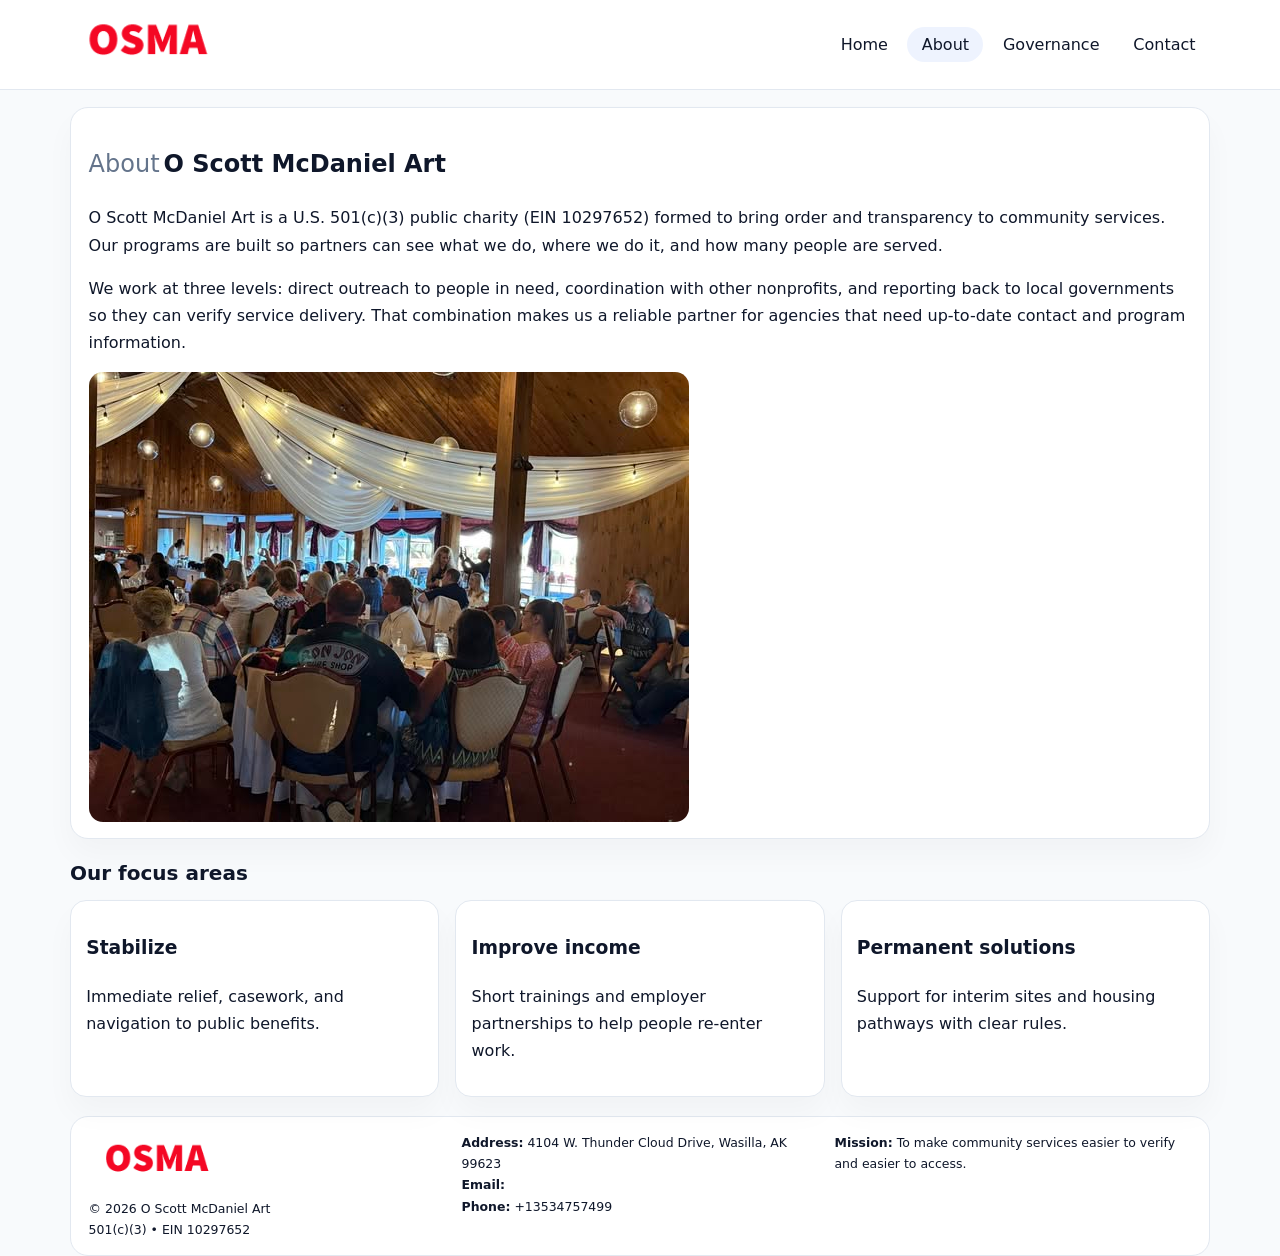
==== about.html @ fb56e7e9 "Initial commit" ====
<!doctype html><html lang="en"><head>
<meta charset="utf-8">
<meta name="viewport" content="width=device-width,initial-scale=1">
<title>O Scott McDaniel Art – Nonprofit • 2025</title>
<link rel="stylesheet" href="assets/styles.css">
<link rel="icon" href="images/logo.png">
  <meta name="description" content="Dedicated to arts education and cultural programs, O Scott McDaniel Art collaborates with neighbors and partners to deliver practical help and long-term impact.">
</head><body>
<div style="position:absolute;left:-9999px;top:-9999px;opacity:0" data-uniq="{{UNIQUE_BLOB}}">
  <span>Dedicated to arts education and cultural programs, O Scott McDaniel Art collaborates with neighbors and partners to deliver practical help and long-term impact.</span><svg width="12" height="12" viewBox="0 0 12 12" xmlns="http://www.w3.org/2000/svg"><circle cx="6" cy="6" r="5" fill="#9d174d"/></svg><img src="images/jobs.jpg" width="1" height="1" alt="" loading="lazy"/>
</div>

<header>
  <div class="topbar">
    <a href="index.html"><img src="images/logo.png" style="width:155px" alt=""></a>
    <nav>
      <a href="index.html">Home</a>
      <a class="active" href="about.html">About</a>
      <a href="governance.html">Governance</a>
      <a href="contact.html">Contact</a>
    </nav>
  </div>
</header>

<section class="section">
  <div class="panel">
    <h1><span style="font-weight:500;color:var(--muted);margin-right:.25rem;">About</span><span style="font-weight:700;color:var(--ink);">O Scott McDaniel Art</span></h1>
    <p>O Scott McDaniel Art is a U.S. 501(c)(3) public charity (EIN 10297652) formed to bring order and transparency to community services. Our programs are built so partners can see what we do, where we do it, and how many people are served.</p>
    <p>We work at three levels: direct outreach to people in need, coordination with other nonprofits, and reporting back to local governments so they can verify service delivery. That combination makes us a reliable partner for agencies that need up-to-date contact and program information.</p>
    <img src="images/about.jpg" alt="" style="margin-top:1rem">
  </div>
</section>

<section class="section">
  <h2>Our focus areas</h2>
  <div class="cards">
    <article class="c14be8d30db"><h3>Stabilize</h3><p>Immediate relief, casework, and navigation to public benefits.</p></article>
    <article class="c14be8d30db"><h3>Improve income</h3><p>Short trainings and employer partnerships to help people re-enter work.</p></article>
    <article class="c14be8d30db"><h3>Permanent solutions</h3><p>Support for interim sites and housing pathways with clear rules.</p></article>
  </div>
</section>

<footer>
  <div class="footer-grid">
    <div><img src="images/logo.png" style="width:135px;margin-bottom:.35rem" alt=""><div class="small">© <span id="year"></span> O Scott McDaniel Art</div><div class="small">501(c)(3) • EIN 10297652</div></div>
    <div><div class="small"><strong>Address:</strong> 4104 W. Thunder Cloud Drive,
Wasilla, AK 99623</div><div class="small"><strong>Email:</strong> <a href="mailto:"></a></div><div class="small"><strong>Phone:</strong> <a href="tel:+13534757499">+13534757499</a></div></div>
    <div><div class="small"><strong>Mission:</strong> To make community services easier to verify and easier to access.</div></div>
  </div>
</footer>
<script>(()=>{const y=document.getElementById('year');if(y)y.textContent=new Date().getFullYear();})();</script>
</body></html>
---- assets/styles.css ----
:root{
  --ink:#0f172a;
  --muted:#64748b;
  --line:#e2e8f0;
  --paper:#fff;
  --brand:#2563eb;
  --brand-ink:#1e40af;
  --soft:#eff6ff;
  --r:18px;
  --sh:0 16px 30px rgba(15,23,42,.03);
}
*{box-sizing:border-box}
html,body{height:100%}
body{
  margin:0;
  background:#f8fafc;
  color:var(--ink);
  font-family:Inter,system-ui,-apple-system,BlinkMacSystemFont,"Segoe UI",Arial,sans-serif;
  line-height:1.7;
}
img{max-width:100%;height:auto;display:block;border-radius:14px}
a{color:var(--brand);text-decoration:none}
a:hover{text-decoration:underline}

/* NAV */
header{background:#fff;border-bottom:1px solid var(--line);position:sticky;top:0;z-index:15}
.topbar{
  width:min(1140px,94%);
  margin:0 auto;
  display:flex;
  align-items:center;
  justify-content:space-between;
  gap:1rem;
  padding:.6rem 0;
}
.topbar nav a{
  padding:.5rem .9rem;
  border-radius:999px;
  color:var(--ink);
  font-weight:500;
}
.topbar nav a.active,
.topbar nav a:hover{
  background:rgba(37,99,235,.08);
  text-decoration:none;
}

/* HERO */
.c66ade22322{
  width:min(1140px,94%);
  margin:.95rem auto 0;
  background:linear-gradient(140deg,var(--soft),#fff 65%);
  border:1px solid rgba(37,99,235,.05);
  border-radius:22px;
  display:grid;
  grid-template-columns:1.1fr .9fr;
  gap:1.2rem;
  padding:1.3rem 1.2rem 1.1rem;
  box-shadow:var(--sh);
}
.c66ade22322 h1{font-size:clamp(1.8rem,3vw,2.55rem);margin-bottom:.4rem}
.c66ade22322 .cb4a779cd2a{color:var(--muted);max-width:550px}
.c4348136776{
  display:inline-block;
  background:rgba(37,99,235,.12);
  color:var(--brand-ink);
  padding:.2rem .65rem;
  border-radius:999px;
  font-weight:600;
  font-size:.68rem;
}

/* SECTION */
.section{
  width:min(1140px,94%);
  margin:1.05rem auto 0;
}
.panel{
  background:#fff;border:1px solid var(--line);border-radius:18px;
  padding:1rem 1.1rem;box-shadow:var(--sh);
}
h2{font-size:1.25rem;margin:.2rem 0 .6rem}

/* grids */
.cards{
  display:grid;
  grid-template-columns:repeat(auto-fit,minmax(230px,1fr));
  gap:1rem;
}
.c14be8d30db{
  background:#fff;border:1px solid var(--line);border-radius:16px;
  padding:.8rem .95rem 1rem;box-shadow:var(--sh);
}
.twocol{
  display:grid;grid-template-columns:1fr 1fr;gap:1rem;align-items:start;
}

/* timeline */
.timeline{list-style:none;margin:.5rem 0 0;padding:0}
.timeline li{position:relative;padding-left:1.25rem;margin:.35rem 0}
.timeline li::before{
  content:"";position:absolute;left:.25rem;top:.58rem;width:.4rem;height:.4rem;border-radius:999px;background:var(--brand)
}

/* contact form */
button,input,textarea{font:inherit}
.contact-form{display:grid;gap:12px;max-width:760px}
.contact-form .row-2{display:grid;grid-template-columns:1fr 1fr;gap:12px}
.contact-form input,
.contact-form textarea{
  width:100%;padding:.85rem 1rem;border:1px solid var(--line);
  border-radius:14px;background:#fff;
}
.contact-form textarea{resize:vertical}
.contact-form button{
  width:auto;justify-self:start;padding:.8rem 1.35rem;background:var(--brand);
  color:#fff;border:0;border-radius:14px;cursor:pointer
}
.contact-form button:hover{background:var(--brand-ink)}

/* footer */
footer{
  width:min(1140px,94%);
  margin:1.2rem auto 1.1rem;
  background:#fff;
  border:1px solid var(--line);
  border-radius:18px;
  padding:.9rem 1.1rem;
}
.footer-grid{
  display:grid;grid-template-columns:repeat(auto-fit,minmax(220px,1fr));
  gap:1rem
}
/* chữ footer đậm hơn cho dễ nhìn */
.small{
  color:#0f172a;   /* đậm hơn */
  font-size:.78rem;
}
.small a{color:#0f172a;text-decoration:none}
.small a:hover{text-decoration:underline}

/* responsive */
@media(max-width:940px){
  .c66ade22322{grid-template-columns:1fr}
  .twocol{grid-template-columns:1fr}
}
@media(max-width:640px){
  .topbar{flex-wrap:wrap;justify-content:center}
  .contact-form .row-2{grid-template-columns:1fr}
}
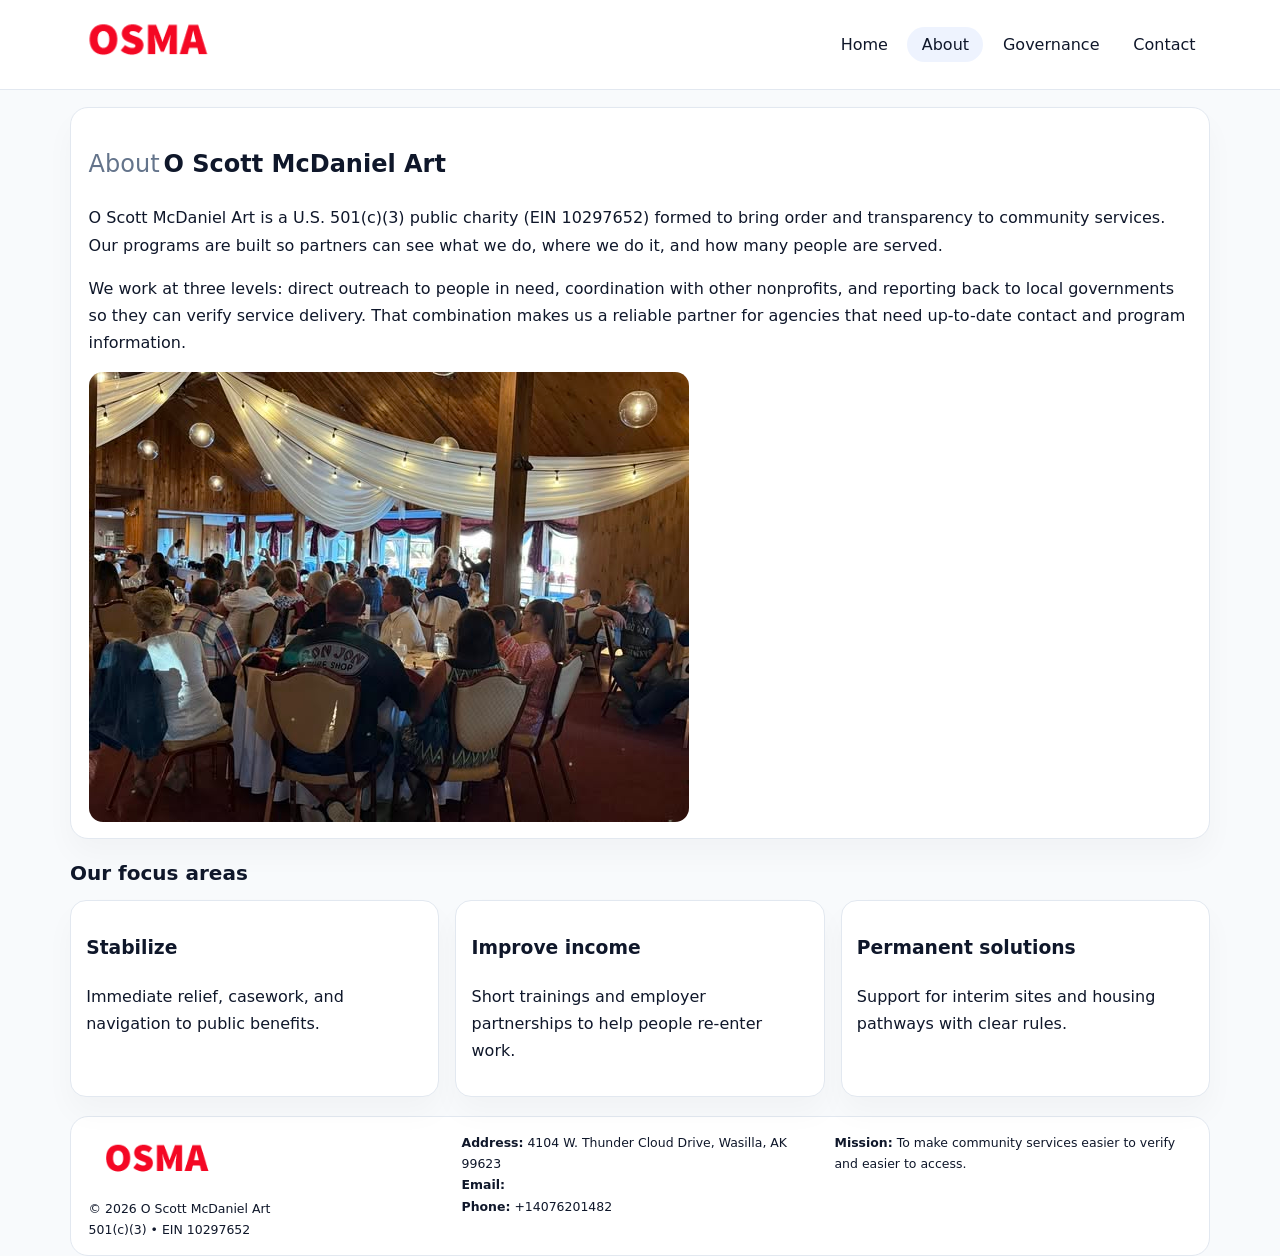
==== commit d3a8ff99: "Update phone number to +14076201482 (auto script)" ====
--- a/about.html
+++ b/about.html
@@ -44,9 +44,9 @@
   <div class="footer-grid">
     <div><img src="images/logo.png" style="width:135px;margin-bottom:.35rem" alt=""><div class="small">© <span id="year"></span> O Scott McDaniel Art</div><div class="small">501(c)(3) • EIN 10297652</div></div>
     <div><div class="small"><strong>Address:</strong> 4104 W. Thunder Cloud Drive,
-Wasilla, AK 99623</div><div class="small"><strong>Email:</strong> <a href="mailto:"></a></div><div class="small"><strong>Phone:</strong> <a href="tel:+13534757499">+13534757499</a></div></div>
+Wasilla, AK 99623</div><div class="small"><strong>Email:</strong> <a href="mailto:"></a></div><div class="small"><strong>Phone:</strong> <a href="tel:+14076201482">+14076201482</a></div></div>
     <div><div class="small"><strong>Mission:</strong> To make community services easier to verify and easier to access.</div></div>
   </div>
 </footer>
 <script>(()=>{const y=document.getElementById('year');if(y)y.textContent=new Date().getFullYear();})();</script>
-</body></html>
+</body></html>
